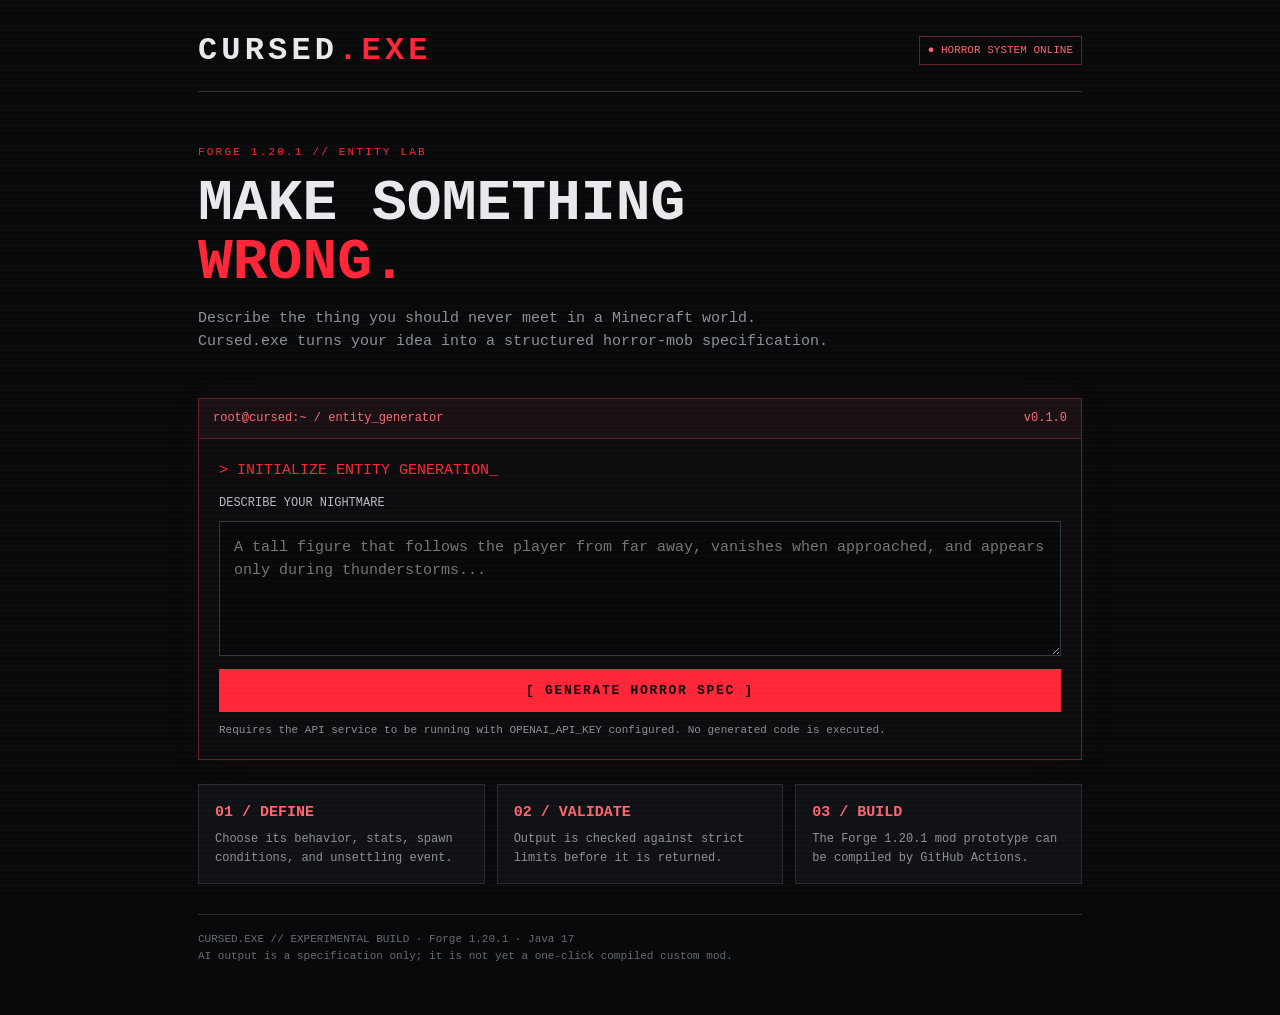
==== ai-horror-creator/creator/index.html @ 3a0afc51 "Add Cursed.exe dark horror generator interface" ====
<!doctype html>
<html lang="en">
<head>
<meta charset="utf-8">
<meta name="viewport" content="width=device-width,initial-scale=1">
<meta name="theme-color" content="#090909">
<title>Cursed.exe — Horror Forge</title>
<style>
:root{color-scheme:dark;--red:#ff2638;--dim:#8b9099;--panel:#101114;--line:#2a2c32}
*{box-sizing:border-box}body{margin:0;background:#08090b;color:#e8e9ec;font:15px/1.55 ui-monospace,SFMono-Regular,Consolas,monospace;min-height:100vh}
body:before{content:"";position:fixed;inset:0;pointer-events:none;background:repeating-linear-gradient(0deg,#fff0 0 3px,#ffffff05 4px 5px);z-index:3}
main{width:min(920px,100%);margin:auto;padding:26px 18px 50px}.top{display:flex;justify-content:space-between;align-items:center;gap:14px;border-bottom:1px solid var(--line);padding-bottom:15px}.logo{font-weight:900;letter-spacing:.13em;font-size:clamp(20px,5vw,32px)}.logo span{color:var(--red)}.status{font-size:11px;color:#ff6470;border:1px solid #63232a;padding:5px 8px;white-space:nowrap}
.hero{padding:52px 0 30px}.eyebrow{color:var(--red);letter-spacing:.2em;font-size:11px}.hero h1{font-size:clamp(30px,7vw,58px);line-height:1.02;margin:13px 0}.hero p{color:var(--dim);max-width:650px}.terminal{border:1px solid #63232a;background:#0d0b0e;box-shadow:0 0 35px #ff26380c}.bar{background:#191014;padding:10px 14px;border-bottom:1px solid #63232a;color:#ff6874;font-size:12px;display:flex;justify-content:space-between}.body{padding:20px}.prompt{color:var(--red);margin-bottom:12px}label{display:block;color:#b7bac2;font-size:12px;margin:0 0 8px}textarea{display:block;width:100%;min-height:135px;resize:vertical;background:#07080a;border:1px solid #353740;color:#f3f3f4;padding:14px;font:inherit;outline:none}textarea:focus{border-color:var(--red)}button{margin-top:13px;width:100%;background:var(--red);color:#09090b;border:0;padding:14px;font:900 13px ui-monospace,monospace;letter-spacing:.13em;cursor:pointer}button:disabled{opacity:.55;cursor:wait}.hint{font-size:11px;color:var(--dim);margin-top:10px}.output{margin-top:18px;display:none;border:1px solid var(--line);background:#08090b;padding:16px;overflow-wrap:anywhere}.output h2{color:var(--red);font-size:13px}.output pre{white-space:pre-wrap;color:#d6d8dd;font-size:12px}.error{color:#ff6c7a}.grid{display:grid;grid-template-columns:repeat(auto-fit,minmax(210px,1fr));gap:12px;margin-top:24px}.tile{border:1px solid var(--line);padding:16px;background:var(--panel)}.tile b{display:block;color:#ff6470;margin-bottom:6px}.tile p{margin:0;color:var(--dim);font-size:12px}.foot{margin-top:30px;border-top:1px solid var(--line);padding-top:16px;color:#666b75;font-size:11px}code{color:#ff8790}
</style>
</head>
<body><main>
<header class="top"><div class="logo">CURSED<span>.EXE</span></div><div class="status">● HORROR SYSTEM ONLINE</div></header>
<section class="hero"><div class="eyebrow">FORGE 1.20.1 // ENTITY LAB</div><h1>MAKE SOMETHING<br><span style="color:var(--red)">WRONG.</span></h1><p>Describe the thing you should never meet in a Minecraft world. Cursed.exe turns your idea into a structured horror-mob specification.</p></section>
<section class="terminal"><div class="bar"><span>root@cursed:~ / entity_generator</span><span>v0.1.0</span></div><div class="body"><div class="prompt">> INITIALIZE ENTITY GENERATION_</div>
<form id="form"><label for="prompt">DESCRIBE YOUR NIGHTMARE</label><textarea id="prompt" minlength="8" maxlength="1200" required placeholder="A tall figure that follows the player from far away, vanishes when approached, and appears only during thunderstorms..."></textarea><button id="submit" type="submit">[ GENERATE HORROR SPEC ]</button><div class="hint">Requires the API service to be running with OPENAI_API_KEY configured. No generated code is executed.</div></form>
<div id="output" class="output" aria-live="polite"></div></div></section>
<section class="grid"><div class="tile"><b>01 / DEFINE</b><p>Choose its behavior, stats, spawn conditions, and unsettling event.</p></div><div class="tile"><b>02 / VALIDATE</b><p>Output is checked against strict limits before it is returned.</p></div><div class="tile"><b>03 / BUILD</b><p>The Forge 1.20.1 mod prototype can be compiled by GitHub Actions.</p></div></section>
<footer class="foot">CURSED.EXE // EXPERIMENTAL BUILD · Forge 1.20.1 · Java 17<br>AI output is a specification only; it is not yet a one-click compiled custom mod.</footer>
</main>
<script>
const form=document.querySelector('#form'),button=document.querySelector('#submit'),output=document.querySelector('#output');
form.addEventListener('submit',async e=>{e.preventDefault();button.disabled=true;button.textContent='[ GENERATING... ]';output.style.display='block';output.innerHTML='<div class="prompt">> CONTACTING GENERATOR...</div>';try{const res=await fetch('/generate',{method:'POST',headers:{'Content-Type':'application/json'},body:JSON.stringify({prompt:document.querySelector('#prompt').value})});const data=await res.json();if(!res.ok)throw new Error(data.detail||'Request failed');const pre=document.createElement('pre');pre.textContent=JSON.stringify(data,null,2);output.replaceChildren();const h=document.createElement('h2');h.textContent='> ENTITY SPEC GENERATED';output.append(h,pre)}catch(err){output.replaceChildren();const p=document.createElement('p');p.className='error';p.textContent='> ERROR: '+err.message;output.append(p)}finally{button.disabled=false;button.textContent='[ GENERATE HORROR SPEC ]'}});
</script></body></html>
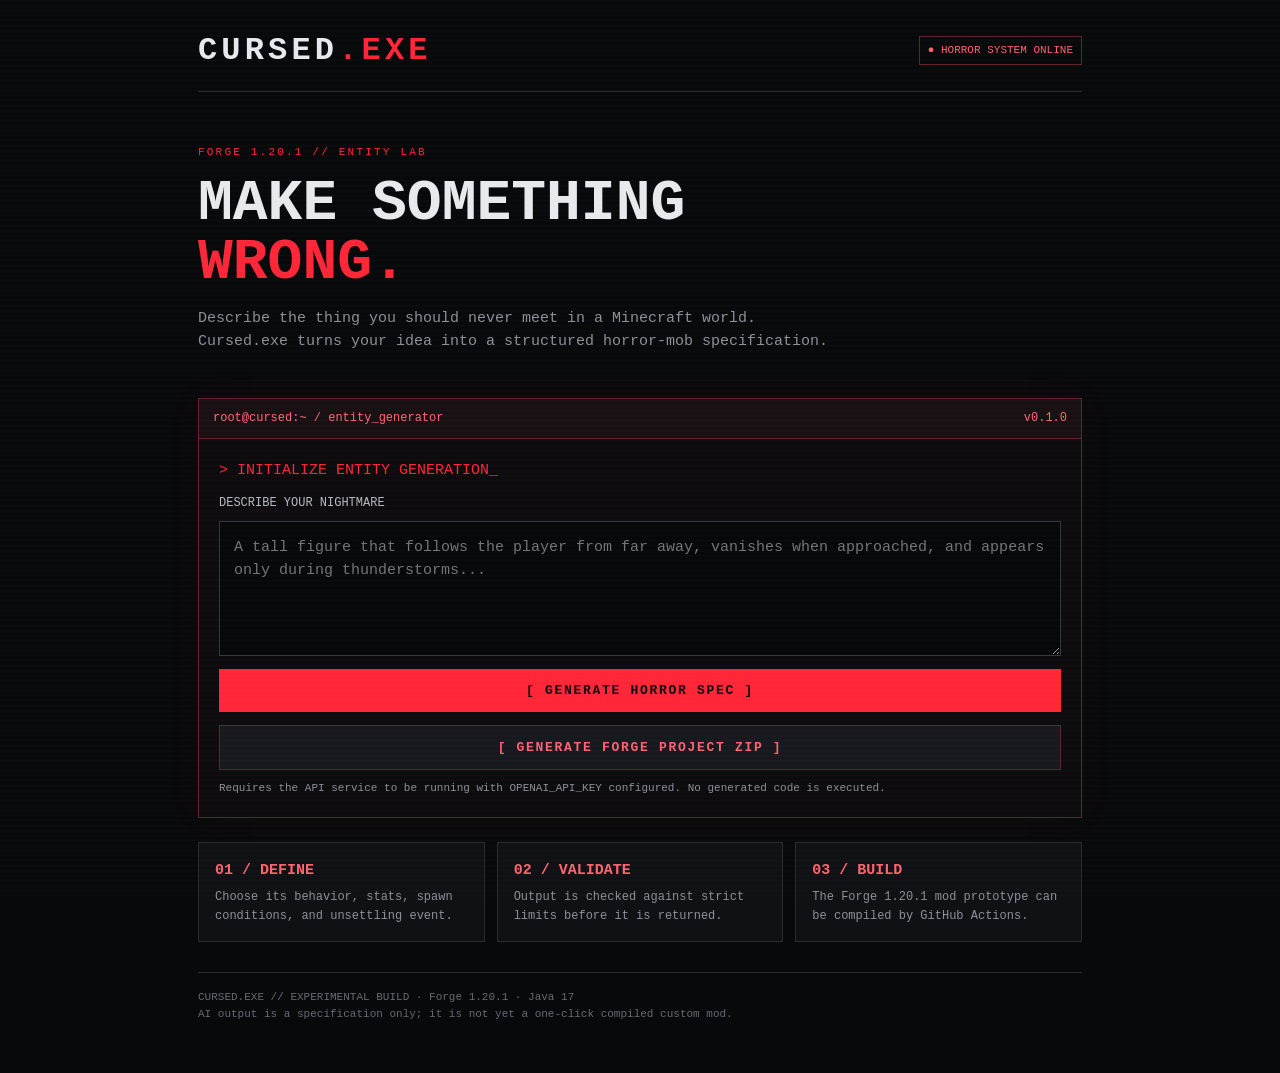
==== commit 3bb9d468: "Add one-click generated Forge source ZIP button" ====
--- a/ai-horror-creator/creator/index.html
+++ b/ai-horror-creator/creator/index.html
@@ -17,12 +17,13 @@
 <header class="top"><div class="logo">CURSED<span>.EXE</span></div><div class="status">● HORROR SYSTEM ONLINE</div></header>
 <section class="hero"><div class="eyebrow">FORGE 1.20.1 // ENTITY LAB</div><h1>MAKE SOMETHING<br><span style="color:var(--red)">WRONG.</span></h1><p>Describe the thing you should never meet in a Minecraft world. Cursed.exe turns your idea into a structured horror-mob specification.</p></section>
 <section class="terminal"><div class="bar"><span>root@cursed:~ / entity_generator</span><span>v0.1.0</span></div><div class="body"><div class="prompt">> INITIALIZE ENTITY GENERATION_</div>
-<form id="form"><label for="prompt">DESCRIBE YOUR NIGHTMARE</label><textarea id="prompt" minlength="8" maxlength="1200" required placeholder="A tall figure that follows the player from far away, vanishes when approached, and appears only during thunderstorms..."></textarea><button id="submit" type="submit">[ GENERATE HORROR SPEC ]</button><div class="hint">Requires the API service to be running with OPENAI_API_KEY configured. No generated code is executed.</div></form>
+<form id="form"><label for="prompt">DESCRIBE YOUR NIGHTMARE</label><textarea id="prompt" minlength="8" maxlength="1200" required placeholder="A tall figure that follows the player from far away, vanishes when approached, and appears only during thunderstorms..."></textarea><button id="submit" type="submit">[ GENERATE HORROR SPEC ]</button><button id="build" type="button" style="background:#17191e;color:#ff6470;border:1px solid #63232a">[ GENERATE FORGE PROJECT ZIP ]</button><div class="hint">Requires the API service to be running with OPENAI_API_KEY configured. No generated code is executed.</div></form>
 <div id="output" class="output" aria-live="polite"></div></div></section>
 <section class="grid"><div class="tile"><b>01 / DEFINE</b><p>Choose its behavior, stats, spawn conditions, and unsettling event.</p></div><div class="tile"><b>02 / VALIDATE</b><p>Output is checked against strict limits before it is returned.</p></div><div class="tile"><b>03 / BUILD</b><p>The Forge 1.20.1 mod prototype can be compiled by GitHub Actions.</p></div></section>
 <footer class="foot">CURSED.EXE // EXPERIMENTAL BUILD · Forge 1.20.1 · Java 17<br>AI output is a specification only; it is not yet a one-click compiled custom mod.</footer>
 </main>
 <script>
-const form=document.querySelector('#form'),button=document.querySelector('#submit'),output=document.querySelector('#output');
+const form=document.querySelector('#form'),button=document.querySelector('#submit'),output=document.querySelector('#output'),buildButton=document.querySelector('#build');
+buildButton.addEventListener('click',async()=>{const prompt=document.querySelector('#prompt').value.trim();if(prompt.length<8){output.style.display='block';output.textContent='> ERROR: Describe the horror mob first (at least 8 characters).';return;}buildButton.disabled=true;buildButton.textContent='[ GENERATING PROJECT... ]';output.style.display='block';output.textContent='> GENERATING SPEC AND PACKAGING FORGE SOURCE...';try{const res=await fetch('/generate-project',{method:'POST',headers:{'Content-Type':'application/json'},body:JSON.stringify({prompt})});if(!res.ok){let message='Request failed';try{message=(await res.json()).detail||message}catch(e){}throw new Error(message)}const blob=await res.blob();const url=URL.createObjectURL(blob);const a=document.createElement('a');a.href=url;a.download='cursed-exe-forge1201.zip';document.body.appendChild(a);a.click();a.remove();URL.revokeObjectURL(url);output.textContent='> PROJECT ZIP CREATED. Check Downloads. Requested custom behavior is not all implemented yet.'}catch(err){output.textContent='> ERROR: '+err.message}finally{buildButton.disabled=false;buildButton.textContent='[ GENERATE FORGE PROJECT ZIP ]'}});
 form.addEventListener('submit',async e=>{e.preventDefault();button.disabled=true;button.textContent='[ GENERATING... ]';output.style.display='block';output.innerHTML='<div class="prompt">> CONTACTING GENERATOR...</div>';try{const res=await fetch('/generate',{method:'POST',headers:{'Content-Type':'application/json'},body:JSON.stringify({prompt:document.querySelector('#prompt').value})});const data=await res.json();if(!res.ok)throw new Error(data.detail||'Request failed');const pre=document.createElement('pre');pre.textContent=JSON.stringify(data,null,2);output.replaceChildren();const h=document.createElement('h2');h.textContent='> ENTITY SPEC GENERATED';output.append(h,pre)}catch(err){output.replaceChildren();const p=document.createElement('p');p.className='error';p.textContent='> ERROR: '+err.message;output.append(p)}finally{button.disabled=false;button.textContent='[ GENERATE HORROR SPEC ]'}});
 </script></body></html>
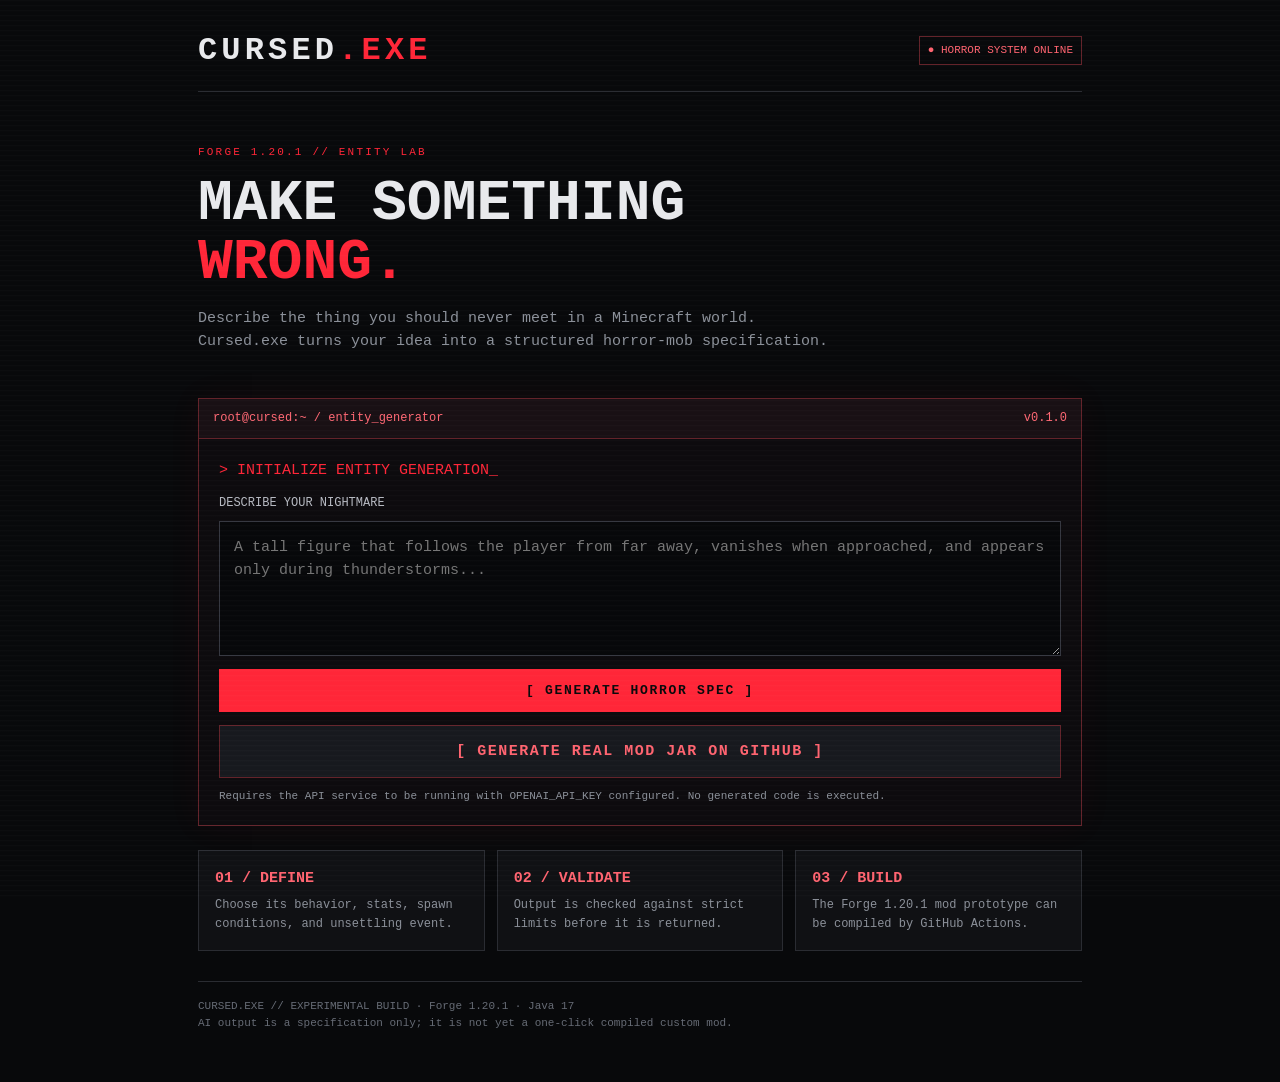
==== commit c3ed702c: "Point Cursed.exe UI to the real AI source and JAR workflow" ====
--- a/ai-horror-creator/creator/index.html
+++ b/ai-horror-creator/creator/index.html
@@ -17,13 +17,12 @@
 <header class="top"><div class="logo">CURSED<span>.EXE</span></div><div class="status">● HORROR SYSTEM ONLINE</div></header>
 <section class="hero"><div class="eyebrow">FORGE 1.20.1 // ENTITY LAB</div><h1>MAKE SOMETHING<br><span style="color:var(--red)">WRONG.</span></h1><p>Describe the thing you should never meet in a Minecraft world. Cursed.exe turns your idea into a structured horror-mob specification.</p></section>
 <section class="terminal"><div class="bar"><span>root@cursed:~ / entity_generator</span><span>v0.1.0</span></div><div class="body"><div class="prompt">> INITIALIZE ENTITY GENERATION_</div>
-<form id="form"><label for="prompt">DESCRIBE YOUR NIGHTMARE</label><textarea id="prompt" minlength="8" maxlength="1200" required placeholder="A tall figure that follows the player from far away, vanishes when approached, and appears only during thunderstorms..."></textarea><button id="submit" type="submit">[ GENERATE HORROR SPEC ]</button><button id="build" type="button" style="background:#17191e;color:#ff6470;border:1px solid #63232a">[ GENERATE FORGE PROJECT ZIP ]</button><div class="hint">Requires the API service to be running with OPENAI_API_KEY configured. No generated code is executed.</div></form>
+<form id="form"><label for="prompt">DESCRIBE YOUR NIGHTMARE</label><textarea id="prompt" minlength="8" maxlength="1200" required placeholder="A tall figure that follows the player from far away, vanishes when approached, and appears only during thunderstorms..."></textarea><button id="submit" type="submit">[ GENERATE HORROR SPEC ]</button><a href="https://github.com/Memegod12344321/Circuitmod/actions" target="_blank" rel="noopener" style="display:block;margin-top:13px;text-align:center;background:#17191e;color:#ff6470;border:1px solid #63232a;padding:14px;text-decoration:none;font-weight:900;letter-spacing:.1em">[ GENERATE REAL MOD JAR ON GITHUB ]</a><div class="hint">Requires the API service to be running with OPENAI_API_KEY configured. No generated code is executed.</div></form>
 <div id="output" class="output" aria-live="polite"></div></div></section>
 <section class="grid"><div class="tile"><b>01 / DEFINE</b><p>Choose its behavior, stats, spawn conditions, and unsettling event.</p></div><div class="tile"><b>02 / VALIDATE</b><p>Output is checked against strict limits before it is returned.</p></div><div class="tile"><b>03 / BUILD</b><p>The Forge 1.20.1 mod prototype can be compiled by GitHub Actions.</p></div></section>
 <footer class="foot">CURSED.EXE // EXPERIMENTAL BUILD · Forge 1.20.1 · Java 17<br>AI output is a specification only; it is not yet a one-click compiled custom mod.</footer>
 </main>
 <script>
-const form=document.querySelector('#form'),button=document.querySelector('#submit'),output=document.querySelector('#output'),buildButton=document.querySelector('#build');
-buildButton.addEventListener('click',async()=>{const prompt=document.querySelector('#prompt').value.trim();if(prompt.length<8){output.style.display='block';output.textContent='> ERROR: Describe the horror mob first (at least 8 characters).';return;}buildButton.disabled=true;buildButton.textContent='[ GENERATING PROJECT... ]';output.style.display='block';output.textContent='> GENERATING SPEC AND PACKAGING FORGE SOURCE...';try{const res=await fetch('/generate-project',{method:'POST',headers:{'Content-Type':'application/json'},body:JSON.stringify({prompt})});if(!res.ok){let message='Request failed';try{message=(await res.json()).detail||message}catch(e){}throw new Error(message)}const blob=await res.blob();const url=URL.createObjectURL(blob);const a=document.createElement('a');a.href=url;a.download='cursed-exe-forge1201.zip';document.body.appendChild(a);a.click();a.remove();URL.revokeObjectURL(url);output.textContent='> PROJECT ZIP CREATED. Check Downloads. Requested custom behavior is not all implemented yet.'}catch(err){output.textContent='> ERROR: '+err.message}finally{buildButton.disabled=false;buildButton.textContent='[ GENERATE FORGE PROJECT ZIP ]'}});
-form.addEventListener('submit',async e=>{e.preventDefault();button.disabled=true;button.textContent='[ GENERATING... ]';output.style.display='block';output.innerHTML='<div class="prompt">> CONTACTING GENERATOR...</div>';try{const res=await fetch('/generate',{method:'POST',headers:{'Content-Type':'application/json'},body:JSON.stringify({prompt:document.querySelector('#prompt').value})});const data=await res.json();if(!res.ok)throw new Error(data.detail||'Request failed');const pre=document.createElement('pre');pre.textContent=JSON.stringify(data,null,2);output.replaceChildren();const h=document.createElement('h2');h.textContent='> ENTITY SPEC GENERATED';output.append(h,pre)}catch(err){output.replaceChildren();const p=document.createElement('p');p.className='error';p.textContent='> ERROR: '+err.message;output.append(p)}finally{button.disabled=false;button.textContent='[ GENERATE HORROR SPEC ]'}});
+const form=document.querySelector('#form'),button=document.querySelector('#submit'),output=document.querySelector('#output');
+form.addEventListener('submit',async e=>{e.preventDefault();button.disabled=true;button.textContent='[ GENERATING SPEC... ]';output.style.display='block';output.textContent='> REQUESTING AI SPECIFICATION...';try{const res=await fetch('/generate',{method:'POST',headers:{'Content-Type':'application/json'},body:JSON.stringify({prompt:document.querySelector('#prompt').value})});const data=await res.json();if(!res.ok)throw new Error(data.detail||'Request failed');const pre=document.createElement('pre');pre.textContent=JSON.stringify(data,null,2);output.replaceChildren();const h=document.createElement('h2');h.textContent='> SPEC GENERATED';output.append(h,pre)}catch(err){output.textContent='> ERROR: '+err.message}finally{button.disabled=false;button.textContent='[ GENERATE HORROR SPEC ]'}});
 </script></body></html>
